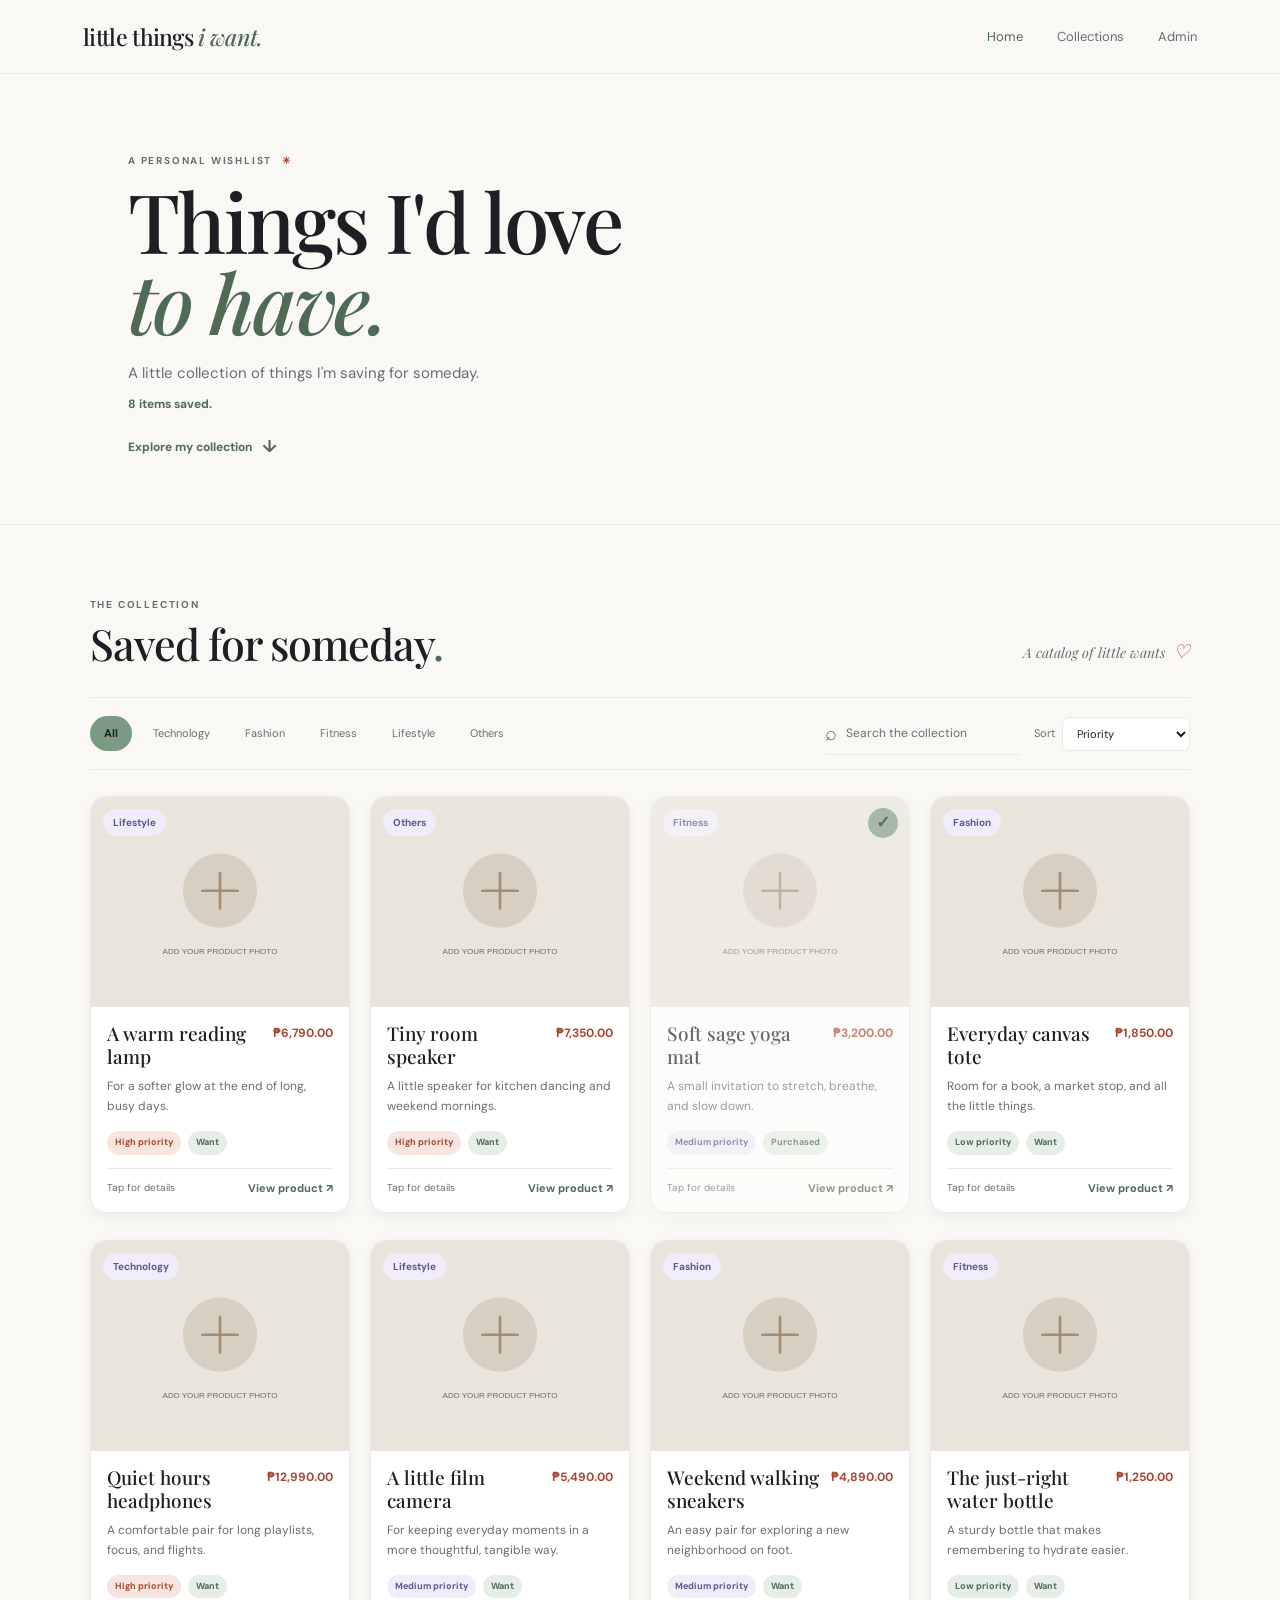
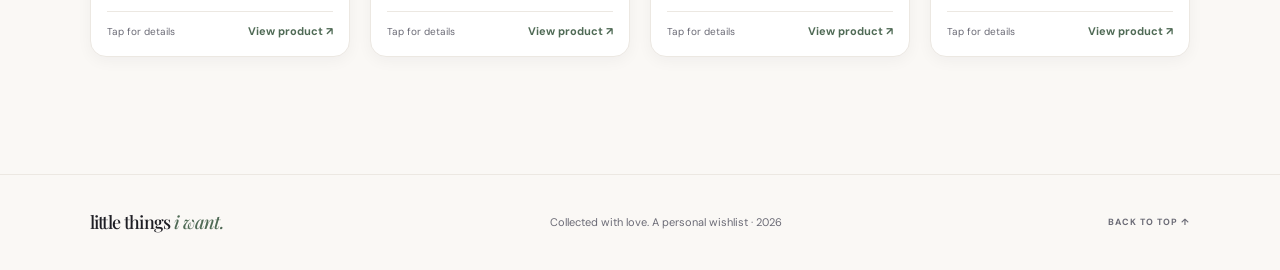
==== index.html @ 8386470d "Build static wishlist website Co-authored-by: Copilot <223556219+Copilot@users.noreply.github.com>" ====
<!doctype html>
<html lang="en">
<head>
  <meta charset="utf-8">
  <meta name="viewport" content="width=device-width, initial-scale=1">
  <meta name="theme-color" content="#FAF8F5">
  <meta name="description" content="A little collection of things I'm saving for someday.">
  <title>little things i want.</title>
  <link rel="preconnect" href="https://fonts.googleapis.com">
  <link rel="preconnect" href="https://fonts.gstatic.com" crossorigin>
  <link href="https://fonts.googleapis.com/css2?family=DM+Sans:wght@400;500;600;700&family=Playfair+Display:ital,wght@0,500;0,600;1,500&display=swap" rel="stylesheet">
  <link rel="stylesheet" href="assets/css/style.css">
  <link rel="stylesheet" href="assets/css/responsive.css">
  <script src="assets/js/wishlist.js" defer></script>
  <script src="assets/js/storage.js" defer></script>
  <script src="assets/js/filters.js" defer></script>
  <script src="assets/js/app.js" defer></script>
</head>
<body>
  <header class="site-header" id="top">
    <a class="brand" href="./" aria-label="little things i want, home">little things <span>i want.</span></a>
    <nav class="main-nav" aria-label="Main navigation">
      <a class="current" href="./" aria-current="page">Home</a>
      <a href="#wishlist">Collections</a>
      <a href="admin.html">Admin</a>
    </nav>
  </header>
  <main>
    <section class="hero" aria-labelledby="heroTitle">
      <p class="eyebrow">A PERSONAL WISHLIST <span aria-hidden="true">✳</span></p>
      <h1 id="heroTitle">Things I'd love<br><em>to have.</em></h1>
      <p class="hero-subtitle">A little collection of things I'm saving for someday.</p>
      <p class="live-count" id="itemCount" aria-live="polite">Loading saved things...</p>
      <a class="hero-link" href="#wishlist">Explore my collection <span aria-hidden="true">↓</span></a>
    </section>
    <section class="collection-section" id="wishlist" aria-labelledby="collectionTitle">
      <div class="section-heading">
        <div>
          <p class="eyebrow">THE COLLECTION</p>
          <h2 id="collectionTitle">Saved for someday<span class="sage-dot">.</span></h2>
        </div>
        <p class="section-note">A catalog of little wants <span aria-hidden="true">♡</span></p>
      </div>
      <div class="toolbar">
        <div class="category-list" id="categoryFilters" aria-label="Filter by category"></div>
        <div class="toolbar-tools">
          <label class="search-box">
            <span aria-hidden="true">⌕</span>
            <input id="searchInput" type="search" placeholder="Search the collection" aria-label="Search wishlist">
          </label>
          <label class="sort-label">Sort
            <select id="sortSelect" aria-label="Sort wishlist">
              <option value="priority">Priority</option>
              <option value="price-low">Price: low to high</option>
              <option value="price-high">Price: high to low</option>
              <option value="name">Name: A to Z</option>
            </select>
          </label>
        </div>
      </div>
      <p class="load-message hidden" id="loadMessage" role="status"></p>
      <div class="masonry-grid" id="wishlistGrid" aria-live="polite" aria-busy="true"></div>
      <div class="empty-state hidden" id="emptyState">
        <span aria-hidden="true">♡</span>
        <h3>No little things found.</h3>
        <p>Try another search or choose a different category.</p>
      </div>
    </section>
  </main>
  <footer class="site-footer">
    <a class="brand footer-brand" href="./">little things <span>i want.</span></a>
    <p>Collected with love. A personal wishlist · 2026</p>
    <a class="back-top" href="#top">BACK TO TOP ↑</a>
  </footer>
  <dialog class="details-dialog" id="detailsDialog" aria-labelledby="dialogTitle">
    <button class="dialog-close" id="dialogClose" type="button" aria-label="Close item details">×</button>
    <div class="dialog-content" id="dialogContent"></div>
  </dialog>
</body>
</html>
---- assets/css/style.css ----
:root {
  --sage: #7C9A82;
  --sage-dark: #4F6A55;
  --sage-tint: #E7EEE8;
  --terracotta: #E07A5F;
  --terracotta-dark: #A54832;
  --terracotta-tint: #F7E5DF;
  --lilac: #B8A9E8;
  --lilac-dark: #62548F;
  --lilac-tint: #F0ECFA;
  --background: #FAF8F5;
  --card: #FFFFFF;
  --text: #1E1E24;
  --muted: #6B6B76;
  --border: #ECE8E2;
  --shadow: 0 12px 32px rgba(30, 30, 36, 0.09);
  --soft-shadow: 0 4px 15px rgba(30, 30, 36, 0.045);
  --backdrop: rgba(30, 30, 36, 0.52);
  --font-body: "DM Sans", sans-serif;
  --font-heading: "Playfair Display", Georgia, serif;
  --radius-card: 16px;
}

* { box-sizing: border-box; }
html { scroll-behavior: smooth; scroll-padding-top: 90px; }
body {
  margin: 0;
  background: var(--background);
  color: var(--text);
  font-family: var(--font-body);
  line-height: 1.5;
  animation: page-fade-in 450ms ease both;
}
button, input, textarea, select { font: inherit; }
button, a { -webkit-tap-highlight-color: transparent; }
a { color: inherit; text-decoration: none; }
button { cursor: pointer; }
:focus-visible { outline: 3px solid var(--lilac-dark); outline-offset: 3px; }
.hidden { display: none !important; }

@keyframes page-fade-in {
  from { opacity: 0; transform: translateY(5px); }
  to { opacity: 1; transform: translateY(0); }
}

.site-header {
  position: sticky;
  z-index: 5;
  top: 0;
  height: 74px;
  display: flex;
  align-items: center;
  justify-content: space-between;
  padding: 0 max(6.5%, calc((100% - 1250px) / 2));
  background: var(--background);
  border-bottom: 1px solid var(--border);
}
.brand { font: 500 23px/1 var(--font-heading); letter-spacing: -0.7px; white-space: nowrap; }
.brand span { color: var(--sage-dark); font-style: italic; }
.main-nav { display: flex; align-items: center; gap: 34px; color: var(--muted); font-size: 13px; }
.main-nav a { padding: 8px 0; transition: color 180ms ease; }
.main-nav a:hover, .main-nav a.current { color: var(--sage-dark); }

.hero { min-height: 424px; padding: 79px 10% 64px; border-bottom: 1px solid var(--border); }
.eyebrow { margin: 0 0 12px; color: var(--muted); font-size: 10px; font-weight: 700; letter-spacing: 1.8px; }
.hero .eyebrow span { color: var(--terracotta-dark); margin-left: 6px; }
h1, h2, h3, p { margin-top: 0; }
.hero h1, .admin-intro h1 {
  margin: 0;
  font: 500 clamp(54px, 7vw, 82px)/0.99 var(--font-heading);
  letter-spacing: -2.6px;
}
.hero h1 em { color: var(--sage-dark); font-weight: 500; }
.hero-subtitle { margin: 20px 0 10px; color: var(--muted); font-size: 15px; }
.live-count { margin: 0 0 21px; color: var(--sage-dark); font-size: 12px; font-weight: 700; }
.hero-link { display: inline-flex; gap: 10px; align-items: center; color: var(--sage-dark); font-size: 12px; font-weight: 700; }
.hero-link span { font-size: 17px; }
.hero-link:hover { color: var(--text); }

.collection-section { max-width: 1440px; margin: auto; padding: 72px 7% 90px; }
.section-heading { display: flex; justify-content: space-between; align-items: end; margin-bottom: 29px; }
.section-heading .eyebrow { margin-bottom: 7px; }
.section-heading h2, .admin-list-heading h2 {
  margin: 0;
  font: 500 clamp(31px, 4vw, 43px)/1.15 var(--font-heading);
  letter-spacing: -1px;
}
.sage-dot { color: var(--sage-dark); }
.section-note { margin: 0 0 5px; color: var(--muted); font: italic 14px var(--font-heading); }
.section-note span { color: var(--terracotta-dark); font-size: 19px; margin-left: 4px; }
.toolbar {
  display: flex;
  justify-content: space-between;
  align-items: center;
  gap: 18px;
  margin-bottom: 26px;
  padding: 14px 0;
  border-top: 1px solid var(--border);
  border-bottom: 1px solid var(--border);
}
.category-list { display: flex; flex-wrap: wrap; gap: 7px; }
.filter-chip {
  padding: 8px 13px;
  border: 1px solid transparent;
  border-radius: 30px;
  background: transparent;
  color: var(--muted);
  font-size: 11px;
  transition: background 180ms ease, color 180ms ease;
}
.filter-chip:hover { background: var(--lilac-tint); color: var(--lilac-dark); }
.filter-chip.active { background: var(--sage); color: var(--text); font-weight: 700; }
.toolbar-tools { display: flex; align-items: center; gap: 14px; }
.search-box {
  display: flex;
  align-items: center;
  gap: 7px;
  min-width: 195px;
  padding: 6px 0;
  border-bottom: 1px solid var(--border);
  color: var(--muted);
}
.search-box span { font-size: 20px; }
.search-box input { width: 100%; min-width: 0; border: 0; outline: 0; background: transparent; color: var(--text); font-size: 12px; }
.search-box input::placeholder { color: var(--muted); }
.sort-label { display: flex; align-items: center; gap: 7px; color: var(--muted); font-size: 11px; }
.sort-label select, .form-grid select {
  padding: 8px 10px;
  border: 1px solid var(--border);
  border-radius: 7px;
  background: var(--card);
  color: var(--text);
  font-size: 11px;
}
.masonry-grid { columns: 4; column-gap: 20px; min-height: 80px; }
.product-card {
  display: inline-block;
  width: 100%;
  margin: 0 0 20px;
  break-inside: avoid;
  overflow: hidden;
  border: 1px solid var(--border);
  border-radius: var(--radius-card);
  background: var(--card);
  box-shadow: var(--soft-shadow);
  transition: transform 250ms ease, box-shadow 250ms ease, opacity 250ms ease;
}
.product-card:hover, .product-card:focus-visible { transform: translateY(-4px); box-shadow: var(--shadow); }
.product-card.purchased { opacity: 0.66; }
.product-image-wrap { position: relative; overflow: hidden; background: var(--lilac-tint); }
.product-image { display: block; width: 100%; height: auto; transition: transform 250ms ease; }
.product-card:hover .product-image { transform: scale(1.04); }
.category-chip {
  position: absolute;
  top: 12px;
  left: 12px;
  max-width: calc(100% - 24px);
  overflow: hidden;
  padding: 6px 10px;
  border-radius: 30px;
  background: var(--lilac-tint);
  color: var(--lilac-dark);
  font-size: 10px;
  font-weight: 700;
  text-overflow: ellipsis;
  white-space: nowrap;
}
.purchased-mark {
  position: absolute;
  top: 11px;
  right: 11px;
  display: grid;
  width: 30px;
  height: 30px;
  place-items: center;
  border-radius: 50%;
  background: var(--sage);
  color: var(--text);
  font-size: 17px;
  font-weight: 700;
}
.product-content { padding: 15px 16px 16px; }
.product-topline { display: flex; justify-content: space-between; align-items: start; gap: 10px; }
.product-title { margin: 0 0 8px; font: 500 19px/1.2 var(--font-heading); }
.product-price { flex: 0 0 auto; margin-top: 2px; color: var(--terracotta-dark); font-size: 12px; font-weight: 700; }
.product-description { margin: 2px 0 14px; color: var(--muted); font-size: 12px; line-height: 1.65; }
.product-meta { display: flex; align-items: center; gap: 7px; flex-wrap: wrap; margin-bottom: 13px; }
.priority-badge, .status-badge { padding: 5px 8px; border-radius: 30px; background: var(--sage-tint); color: var(--sage-dark); font-size: 9px; font-weight: 700; }
.priority-badge.high { background: var(--terracotta-tint); color: var(--terracotta-dark); }
.priority-badge.medium { background: var(--lilac-tint); color: var(--lilac-dark); }
.priority-badge.low { background: var(--sage-tint); color: var(--sage-dark); }
.status-badge.purchased { background: var(--sage-tint); color: var(--sage-dark); }
.card-actions { display: flex; justify-content: space-between; align-items: center; gap: 8px; padding-top: 11px; border-top: 1px solid var(--border); }
.details-hint { color: var(--muted); font-size: 10px; }
.product-link { color: var(--sage-dark); font-size: 11px; font-weight: 700; }
.product-link:hover { text-decoration: underline; text-underline-offset: 3px; }
.load-message { padding: 14px; border-radius: 9px; background: var(--terracotta-tint); color: var(--terracotta-dark); font-size: 13px; }
.empty-state { padding: 55px 20px; text-align: center; }
.empty-state > span { color: var(--lilac-dark); font-size: 37px; }
.empty-state h3 { margin: 10px 0; font: 500 26px var(--font-heading); }
.empty-state p { color: var(--muted); font-size: 13px; }

.site-footer {
  display: flex;
  min-height: 96px;
  align-items: center;
  justify-content: space-between;
  gap: 18px;
  max-width: 1440px;
  margin: auto;
  padding: 22px 7%;
  border-top: 1px solid var(--border);
}
.footer-brand { font-size: 18px; }
.site-footer p { margin: 0; color: var(--muted); font-size: 11px; }
.back-top { color: var(--muted); font-size: 9px; font-weight: 700; letter-spacing: 1px; }
.back-top:hover { color: var(--sage-dark); }

.details-dialog {
  position: fixed;
  width: min(760px, calc(100% - 32px));
  max-height: min(88vh, 850px);
  padding: 0;
  overflow: auto;
  border: 1px solid var(--border);
  border-radius: var(--radius-card);
  background: var(--card);
  color: var(--text);
  box-shadow: var(--shadow);
}
.details-dialog::backdrop { background: var(--backdrop); }
.dialog-close {
  position: sticky;
  z-index: 1;
  top: 12px;
  float: right;
  width: 36px;
  height: 36px;
  margin: 12px 12px -48px 0;
  border: 1px solid var(--border);
  border-radius: 50%;
  background: var(--card);
  color: var(--text);
  font-size: 24px;
}
.dialog-content { display: grid; grid-template-columns: 1fr 1fr; }
.dialog-image { display: block; width: 100%; height: 100%; max-height: 650px; object-fit: cover; background: var(--lilac-tint); }
.dialog-copy { align-self: center; padding: 34px; }
.dialog-copy h2 { margin: 12px 0 8px; font: 500 32px/1.15 var(--font-heading); }
.dialog-copy .product-description { font-size: 14px; }
.dialog-price { margin: 0 0 16px; color: var(--terracotta-dark); font-size: 16px; font-weight: 700; }
.dialog-product-link { display: inline-block; margin-top: 5px; padding: 11px 15px; border-radius: 30px; background: var(--sage); color: var(--text); font-size: 12px; font-weight: 700; }

.admin-main { max-width: 1300px; margin: auto; padding: 56px 6% 80px; }
.admin-intro { margin-bottom: 34px; }
.admin-intro h1 { font-size: clamp(42px, 5vw, 59px); }
.admin-intro > p:last-child { margin: 12px 0 0; color: var(--muted); font-size: 14px; }
.admin-workspace { display: grid; grid-template-columns: minmax(0, 1.2fr) minmax(280px, 0.8fr); gap: 42px; align-items: start; }
.admin-list-heading { display: flex; align-items: center; justify-content: space-between; gap: 15px; }
.admin-list-heading h2 { font-size: 27px; }
.admin-count, .storage-note { margin: 8px 0 12px; color: var(--muted); font-size: 11px; }
.primary-button, .secondary-button {
  display: inline-flex;
  min-height: 40px;
  align-items: center;
  justify-content: center;
  padding: 10px 15px;
  border: 1px solid transparent;
  border-radius: 30px;
  font-size: 11px;
  font-weight: 700;
  text-align: center;
  transition: transform 180ms ease, background 180ms ease;
}
.primary-button { background: var(--sage); color: var(--text); }
.primary-button:hover { background: var(--sage-tint); }
.secondary-button { border-color: var(--border); background: var(--card); color: var(--text); }
.secondary-button:hover { background: var(--lilac-tint); }
.admin-row { display: flex; align-items: center; gap: 12px; padding: 12px 0; border-bottom: 1px solid var(--border); }
.admin-thumb { width: 58px; height: 64px; flex: 0 0 auto; object-fit: cover; border-radius: 8px; background: var(--lilac-tint); }
.admin-row-info { flex: 1; min-width: 0; }
.admin-row-info strong { display: block; overflow: hidden; font: 500 15px var(--font-heading); text-overflow: ellipsis; white-space: nowrap; }
.admin-row-info span { color: var(--muted); font-size: 10px; }
.row-actions { display: flex; gap: 6px; }
.row-actions button { padding: 7px 10px; border: 1px solid var(--border); border-radius: 6px; background: var(--card); color: var(--text); font-size: 10px; }
.row-actions button:hover { background: var(--lilac-tint); }
.row-actions .delete { color: var(--terracotta-dark); }
.item-form { margin-top: 25px; padding: 20px; border: 1px solid var(--border); border-radius: 12px; background: var(--card); }
.form-heading { display: flex; align-items: center; justify-content: space-between; margin-bottom: 19px; }
.form-heading .eyebrow { margin-bottom: 5px; }
.form-heading h2 { margin: 0; font: 500 24px var(--font-heading); }
.text-button { padding: 7px; border: 0; background: transparent; color: var(--sage-dark); font-size: 11px; text-decoration: underline; text-underline-offset: 3px; }
.form-grid { display: grid; grid-template-columns: 1fr 1fr; gap: 13px; }
.form-grid label { display: flex; flex-direction: column; gap: 7px; color: var(--muted); font-size: 11px; }
.form-grid .full-field { grid-column: 1 / -1; }
.form-grid input, .form-grid textarea {
  width: 100%;
  min-height: 40px;
  padding: 10px;
  border: 1px solid var(--border);
  border-radius: 7px;
  background: var(--background);
  color: var(--text);
  font-size: 12px;
}
.form-grid textarea { resize: vertical; }
.form-grid input:focus, .form-grid textarea:focus, .form-grid select:focus { outline: 2px solid var(--lilac-dark); outline-offset: 1px; }
.form-grid input[readonly] { color: var(--muted); }
.form-grid small { color: var(--muted); font-size: 10px; }
.form-actions { margin-top: 17px; }
.preview-column { position: sticky; top: 98px; }
.preview-column > h2, .backup-section h2 { margin: 0 0 14px; font: 500 23px/1.2 var(--font-heading); }
.preview-card { cursor: default; }
.preview-card:hover { transform: none; box-shadow: var(--soft-shadow); }
.preview-card .product-image { max-height: 320px; object-fit: cover; }
.backup-section { margin-top: 30px; padding: 21px; border: 1px solid var(--border); border-radius: 12px; background: var(--card); }
.backup-section .eyebrow { margin-bottom: 7px; }
.backup-section h2 { font-size: 22px; }
.backup-section > p:not(.eyebrow):not(.storage-note) { color: var(--muted); font-size: 12px; line-height: 1.7; }
.backup-section code { color: var(--text); }
.backup-actions { display: flex; flex-wrap: wrap; gap: 8px; }
.file-button { position: relative; overflow: hidden; cursor: pointer; }
.file-button input { position: absolute; width: 1px; height: 1px; opacity: 0; }
.storage-note { line-height: 1.6; }
.toast { position: fixed; z-index: 10; right: 24px; bottom: 22px; max-width: calc(100% - 48px); padding: 12px 17px; transform: translateY(12px); border-radius: 30px; background: var(--text); color: var(--card); font-size: 12px; opacity: 0; pointer-events: none; transition: opacity 180ms ease, transform 180ms ease; }
.toast.show { transform: translateY(0); opacity: 1; }
---- assets/css/responsive.css ----
@media (max-width: 1050px) {
  .masonry-grid { columns: 3; }
  .collection-section { padding-right: 5%; padding-left: 5%; }
  .toolbar { align-items: flex-start; flex-direction: column; }
  .toolbar-tools { width: 100%; justify-content: space-between; }
}
@media (max-width: 700px) {
  .site-header { height: 66px; padding: 0 5%; }
  .brand { font-size: 20px; }
  .main-nav { gap: 18px; font-size: 12px; }
  .hero { min-height: 360px; padding: 69px 7% 54px; }
  .hero h1 { font-size: clamp(52px, 11vw, 70px); }
  .hero-subtitle { max-width: 350px; font-size: 14px; }
  .collection-section { padding: 54px 5% 64px; }
  .masonry-grid { columns: 2; column-gap: 13px; }
  .product-card { margin-bottom: 13px; }
  .section-note { display: none; }
  .site-footer { flex-wrap: wrap; padding-right: 5%; padding-left: 5%; }
  .site-footer p { order: 3; width: 100%; }
  .admin-main { padding: 42px 5% 60px; }
  .admin-workspace { grid-template-columns: 1fr; gap: 34px; }
  .preview-column { position: static; }
  .preview-card { max-width: 440px; }
  .dialog-content { grid-template-columns: 1fr; }
  .dialog-image { max-height: 45vh; }
  .dialog-copy { padding: 24px; }
}
@media (max-width: 420px) {
  .main-nav { gap: 12px; font-size: 11px; }
  .brand { font-size: 18px; }
  .hero { min-height: 330px; padding-top: 61px; }
  .hero h1 { font-size: 50px; }
  .masonry-grid { columns: 1; }
  .toolbar-tools { align-items: stretch; flex-direction: column; }
  .search-box { min-width: 0; }
  .sort-label { justify-content: space-between; }
  .product-title { font-size: 18px; }
  .admin-list-heading { align-items: flex-start; flex-direction: column; }
  .form-grid { grid-template-columns: 1fr; }
  .form-grid .full-field { grid-column: auto; }
  .admin-row { gap: 8px; }
  .admin-thumb { width: 48px; height: 54px; }
  .row-actions button { padding: 7px; }
  .footer-brand { font-size: 16px; }
}
@media (prefers-reduced-motion: reduce) {
  *, *::before, *::after { scroll-behavior: auto !important; animation-duration: 0.01ms !important; transition-duration: 0.01ms !important; }
}
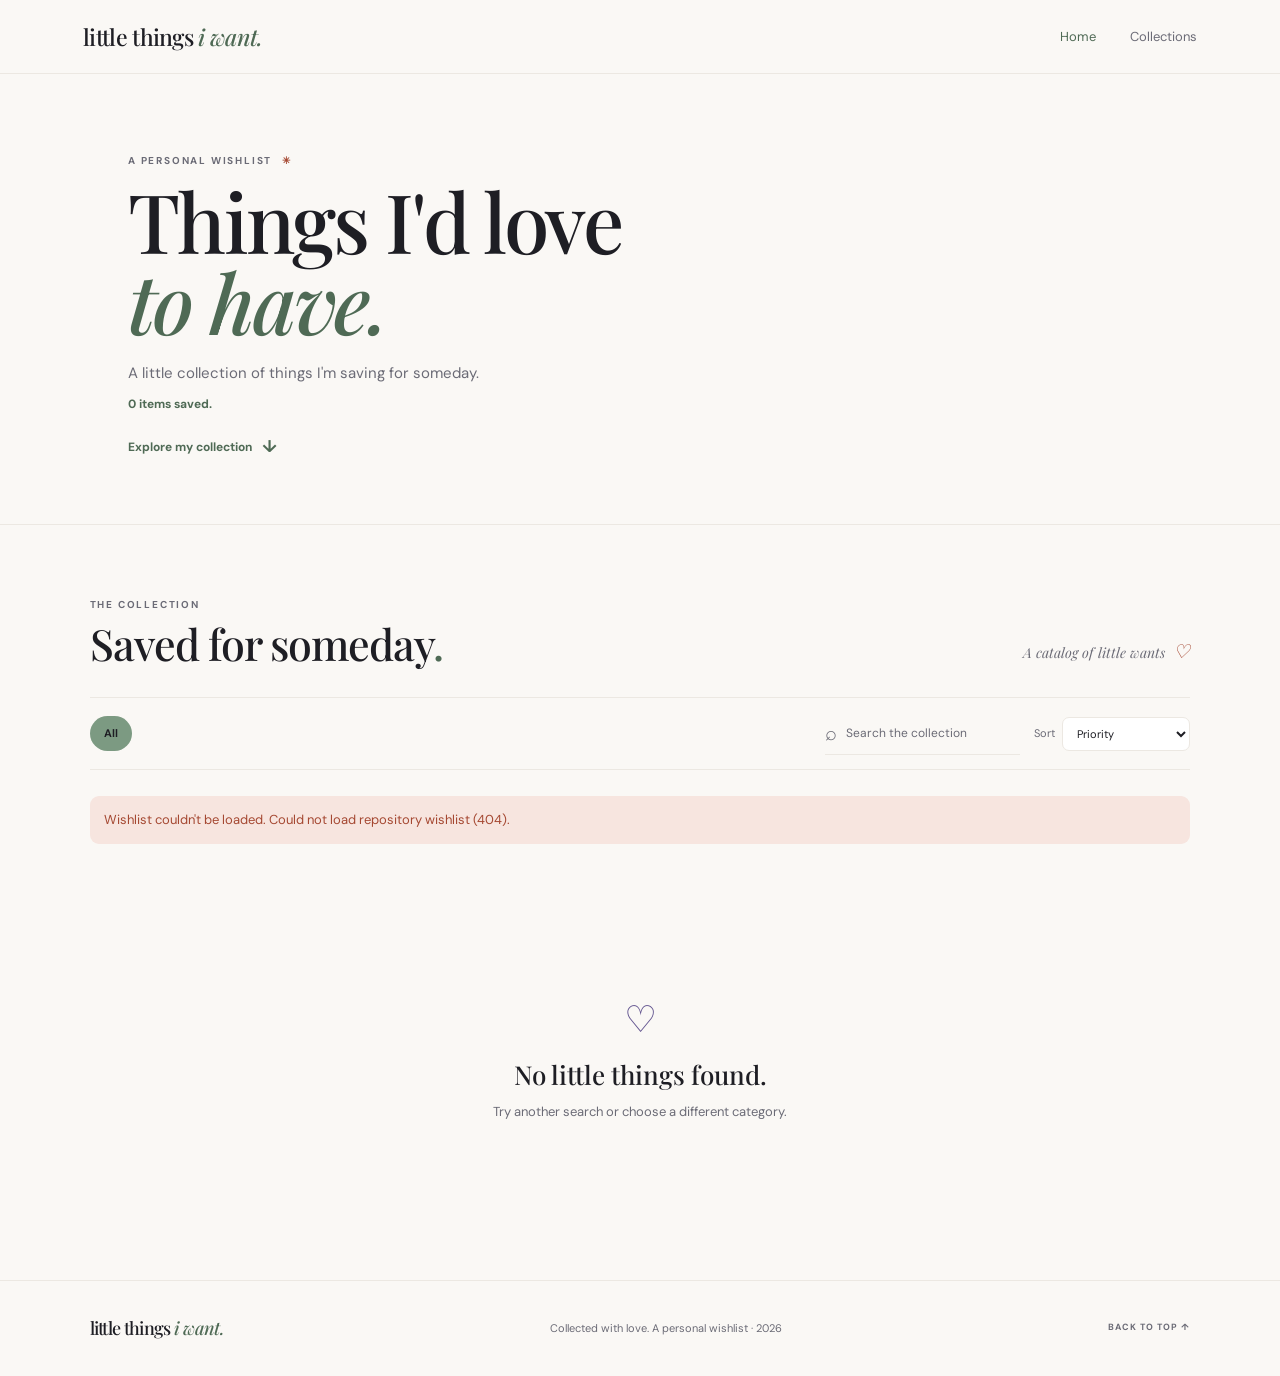
==== commit 70a6eabf: "Make public wishlist read-only Co-authored-by: Copilot <223556219+Copilot@users.noreply.github.com>" ====
--- a/index.html
+++ b/index.html
@@ -22,7 +22,6 @@
     <nav class="main-nav" aria-label="Main navigation">
       <a class="current" href="./" aria-current="page">Home</a>
       <a href="#wishlist">Collections</a>
-      <a href="admin.html">Admin</a>
     </nav>
   </header>
   <main>
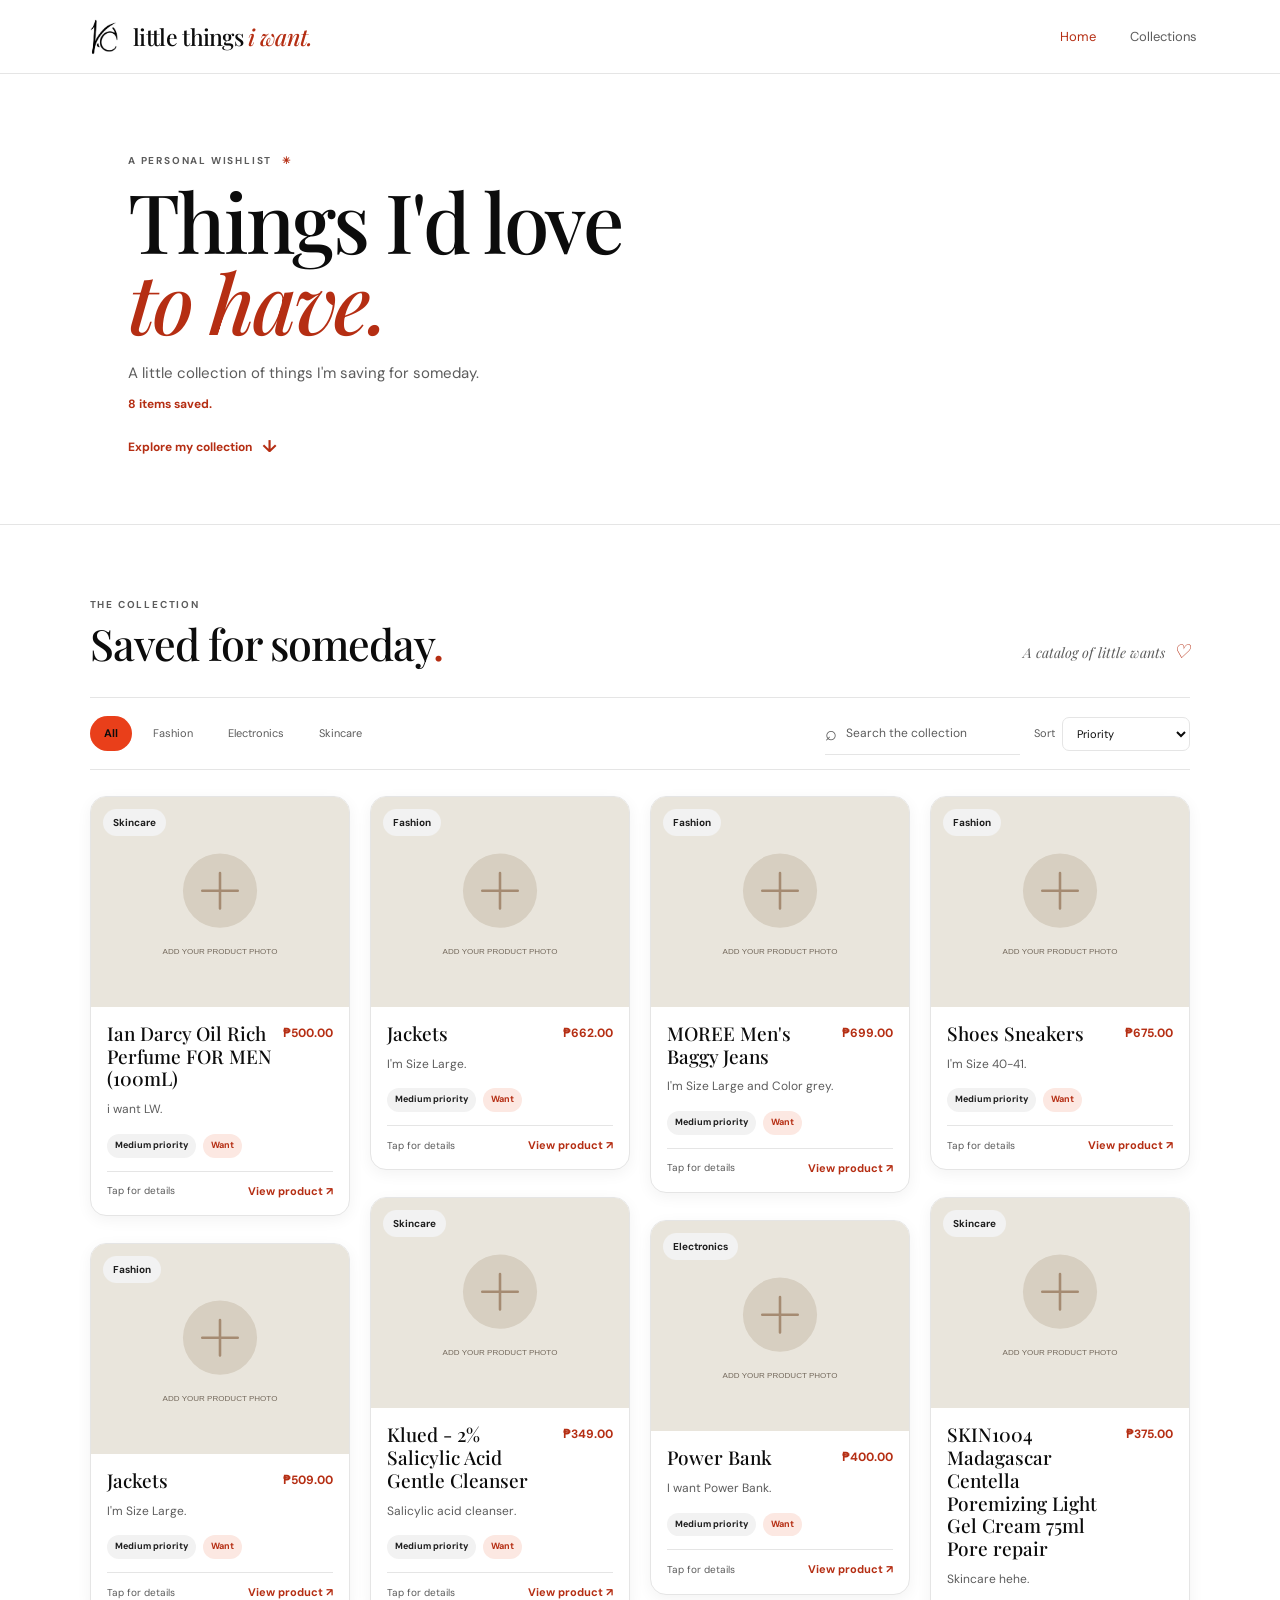
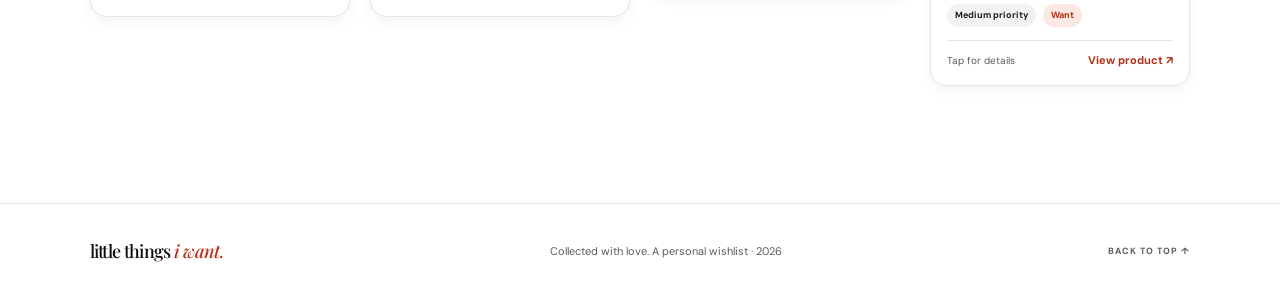
==== commit 4887dc2d: "Apply gallery palette and add wishlist logo Co-authored-by: Copilot <223556219+Copilot@users.noreply" ====
--- a/index.html
+++ b/index.html
@@ -3,7 +3,7 @@
 <head>
   <meta charset="utf-8">
   <meta name="viewport" content="width=device-width, initial-scale=1">
-  <meta name="theme-color" content="#FAF8F5">
+  <meta name="theme-color" content="#FFFFFF">
   <meta name="description" content="A little collection of things I'm saving for someday.">
   <title>little things i want.</title>
   <link rel="preconnect" href="https://fonts.googleapis.com">
@@ -18,7 +18,10 @@
 </head>
 <body>
   <header class="site-header" id="top">
-    <a class="brand" href="./" aria-label="little things i want, home">little things <span>i want.</span></a>
+    <a class="brand" href="./" aria-label="little things i want, home">
+      <img class="brand-logo" src="assets/images/cropped_circle_image%20(2).png" alt="">
+      <span class="brand-name">little things <span>i want.</span></span>
+    </a>
     <nav class="main-nav" aria-label="Main navigation">
       <a class="current" href="./" aria-current="page">Home</a>
       <a href="#wishlist">Collections</a>
--- a/assets/css/style.css
+++ b/assets/css/style.css
@@ -1,21 +1,21 @@
 :root {
-  --sage: #7C9A82;
-  --sage-dark: #4F6A55;
-  --sage-tint: #E7EEE8;
-  --terracotta: #E07A5F;
-  --terracotta-dark: #A54832;
-  --terracotta-tint: #F7E5DF;
-  --lilac: #B8A9E8;
-  --lilac-dark: #62548F;
-  --lilac-tint: #F0ECFA;
-  --background: #FAF8F5;
+  --sage: #E93F1A;
+  --sage-dark: #B52E13;
+  --sage-tint: #FCE8E2;
+  --terracotta: #E93F1A;
+  --terracotta-dark: #B52E13;
+  --terracotta-tint: #FCE8E2;
+  --lilac: #1D1D1D;
+  --lilac-dark: #1D1D1D;
+  --lilac-tint: #F2F2F2;
+  --background: #FFFFFF;
   --card: #FFFFFF;
-  --text: #1E1E24;
-  --muted: #6B6B76;
-  --border: #ECE8E2;
-  --shadow: 0 12px 32px rgba(30, 30, 36, 0.09);
-  --soft-shadow: 0 4px 15px rgba(30, 30, 36, 0.045);
-  --backdrop: rgba(30, 30, 36, 0.52);
+  --text: #0C0C0C;
+  --muted: #5C5C5C;
+  --border: #E5E5E5;
+  --shadow: 0 12px 32px rgba(12, 12, 12, 0.12);
+  --soft-shadow: 0 4px 15px rgba(12, 12, 12, 0.05);
+  --backdrop: rgba(0, 0, 0, 0.52);
   --font-body: "DM Sans", sans-serif;
   --font-heading: "Playfair Display", Georgia, serif;
   --radius-card: 16px;
@@ -55,8 +55,12 @@
   background: var(--background);
   border-bottom: 1px solid var(--border);
 }
+.site-header .brand { display: inline-flex; align-items: center; gap: 10px; }
 .brand { font: 500 23px/1 var(--font-heading); letter-spacing: -0.7px; white-space: nowrap; }
+.brand-logo { display: block; width: 40px; height: 40px; flex: 0 0 auto; border-radius: 50%; object-fit: cover; }
 .brand span { color: var(--sage-dark); font-style: italic; }
+.brand > .brand-name { color: var(--text); font: inherit; font-style: normal; }
+.brand-name > span { color: var(--sage-dark); font-style: italic; }
 .main-nav { display: flex; align-items: center; gap: 34px; color: var(--muted); font-size: 13px; }
 .main-nav a { padding: 8px 0; transition: color 180ms ease; }
 .main-nav a:hover, .main-nav a.current { color: var(--sage-dark); }
@@ -255,6 +259,17 @@
 .admin-intro { margin-bottom: 34px; }
 .admin-intro h1 { font-size: clamp(42px, 5vw, 59px); }
 .admin-intro > p:last-child { margin: 12px 0 0; color: var(--muted); font-size: 14px; }
+.admin-intro .admin-help {
+  max-width: 760px;
+  margin-top: 18px;
+  padding: 13px 16px;
+  border-left: 3px solid var(--sage);
+  border-radius: 0 8px 8px 0;
+  background: var(--sage-tint);
+  color: var(--text);
+  font-size: 12px;
+  line-height: 1.7;
+}
 .admin-workspace { display: grid; grid-template-columns: minmax(0, 1.2fr) minmax(280px, 0.8fr); gap: 42px; align-items: start; }
 .admin-list-heading { display: flex; align-items: center; justify-content: space-between; gap: 15px; }
 .admin-list-heading h2 { font-size: 27px; }
--- a/assets/css/responsive.css
+++ b/assets/css/responsive.css
@@ -7,6 +7,7 @@
 @media (max-width: 700px) {
   .site-header { height: 66px; padding: 0 5%; }
   .brand { font-size: 20px; }
+  .brand-logo { width: 34px; height: 34px; }
   .main-nav { gap: 18px; font-size: 12px; }
   .hero { min-height: 360px; padding: 69px 7% 54px; }
   .hero h1 { font-size: clamp(52px, 11vw, 70px); }
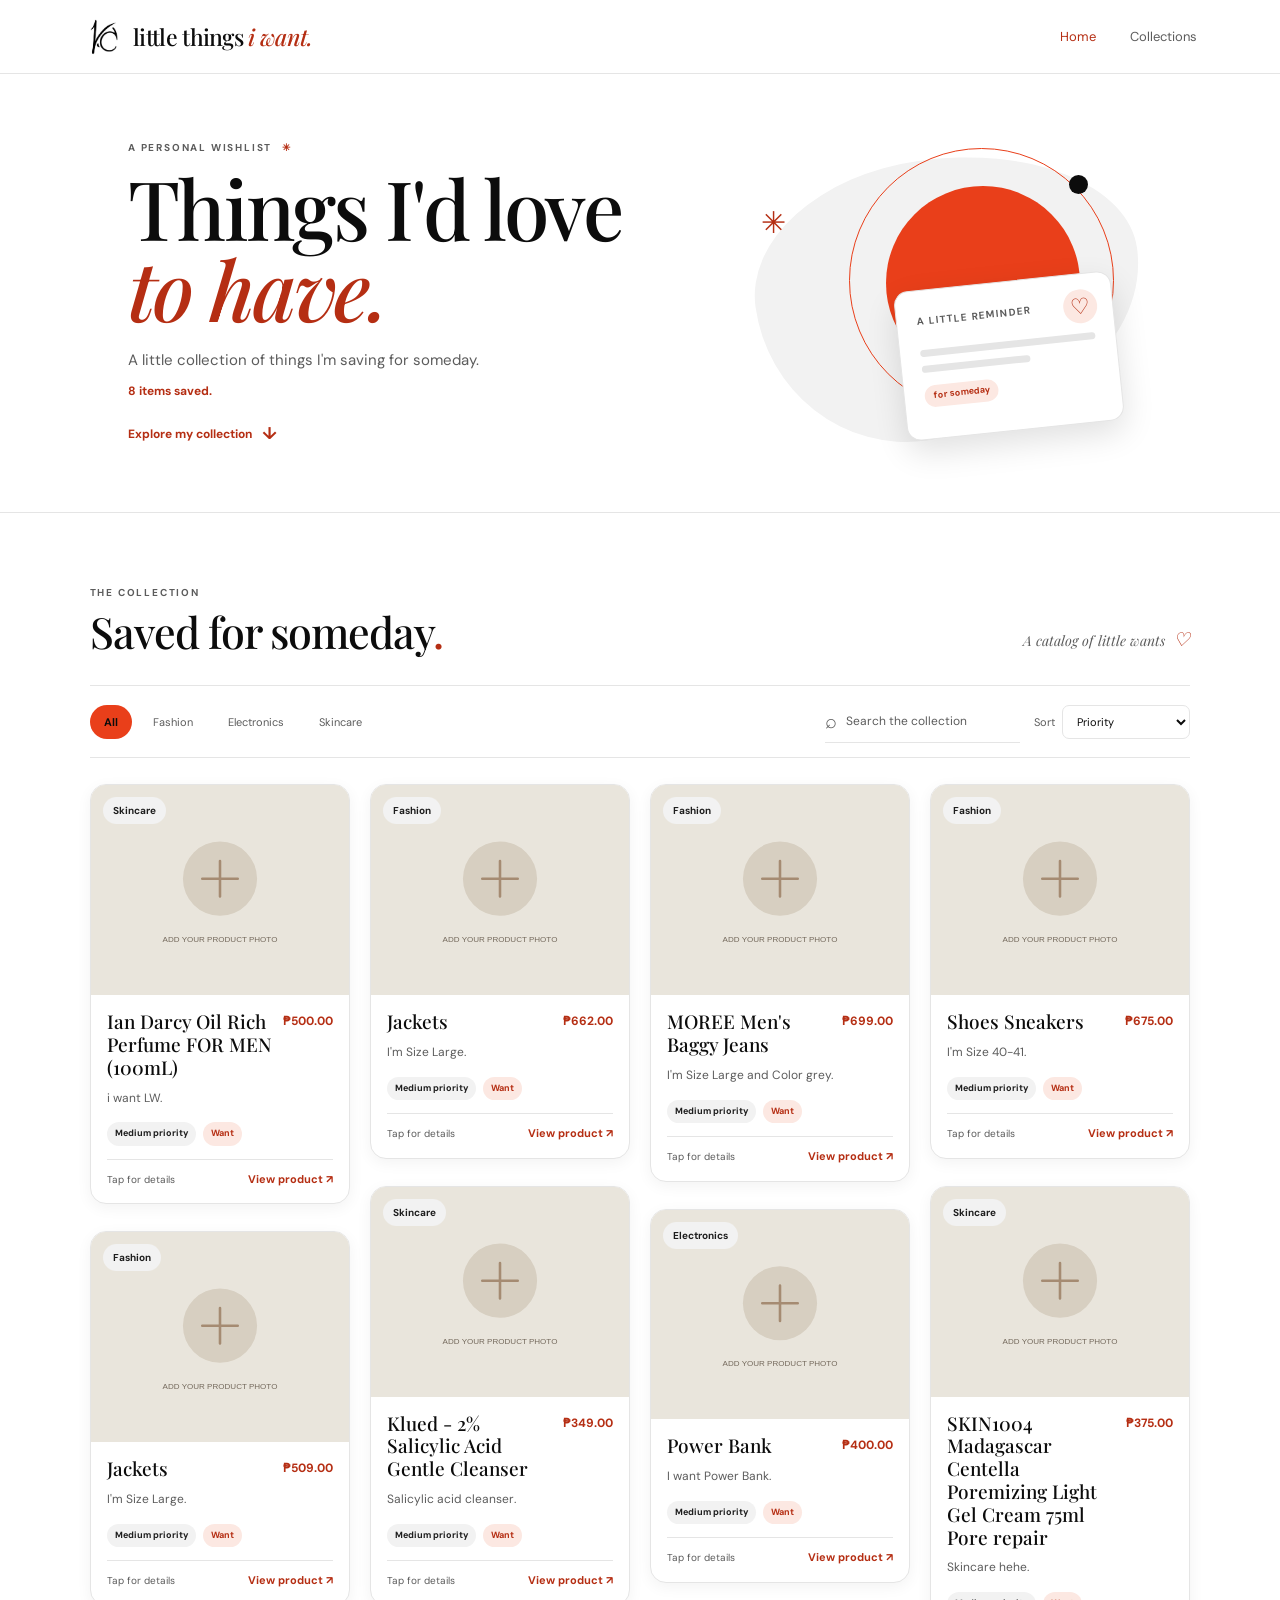
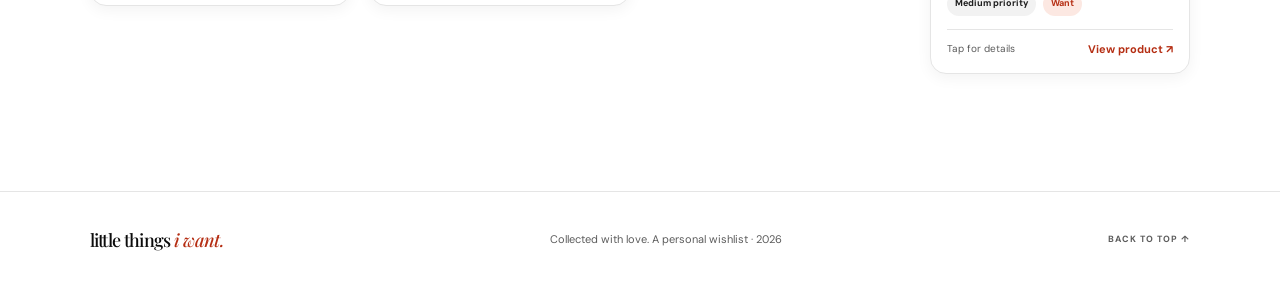
==== commit 6157be24: "Add decorative home hero design Co-authored-by: Copilot <223556219+Copilot@users.noreply.github.com>" ====
--- a/index.html
+++ b/index.html
@@ -18,7 +18,7 @@
 </head>
 <body>
   <header class="site-header" id="top">
-    <a class="brand" href="./" aria-label="little things i want, home">
+    <a class="brand" href="https://rgb-tamps.github.io/Webpage1/" target="_blank" rel="noopener noreferrer" aria-label="little things i want, home">
       <img class="brand-logo" src="assets/images/cropped_circle_image%20(2).png" alt="">
       <span class="brand-name">little things <span>i want.</span></span>
     </a>
@@ -29,11 +29,26 @@
   </header>
   <main>
     <section class="hero" aria-labelledby="heroTitle">
-      <p class="eyebrow">A PERSONAL WISHLIST <span aria-hidden="true">✳</span></p>
-      <h1 id="heroTitle">Things I'd love<br><em>to have.</em></h1>
-      <p class="hero-subtitle">A little collection of things I'm saving for someday.</p>
-      <p class="live-count" id="itemCount" aria-live="polite">Loading saved things...</p>
-      <a class="hero-link" href="#wishlist">Explore my collection <span aria-hidden="true">↓</span></a>
+      <div class="hero-copy">
+        <p class="eyebrow">A PERSONAL WISHLIST <span aria-hidden="true">✳</span></p>
+        <h1 id="heroTitle">Things I'd love<br><em>to have.</em></h1>
+        <p class="hero-subtitle">A little collection of things I'm saving for someday.</p>
+        <p class="live-count" id="itemCount" aria-live="polite">Loading saved things...</p>
+        <a class="hero-link" href="#wishlist">Explore my collection <span aria-hidden="true">↓</span></a>
+      </div>
+      <div class="hero-art" aria-hidden="true">
+        <span class="hero-art-orbit"></span>
+        <span class="hero-art-disc"></span>
+        <span class="hero-art-dot"></span>
+        <span class="hero-art-spark">✳</span>
+        <div class="hero-art-note">
+          <span class="art-note-kicker">A little reminder</span>
+          <span class="art-note-heart">♡</span>
+          <span class="art-note-line"></span>
+          <span class="art-note-line short"></span>
+          <span class="art-note-pill">for someday</span>
+        </div>
+      </div>
     </section>
     <section class="collection-section" id="wishlist" aria-labelledby="collectionTitle">
       <div class="section-heading">
--- a/assets/css/style.css
+++ b/assets/css/style.css
@@ -65,7 +65,92 @@
 .main-nav a { padding: 8px 0; transition: color 180ms ease; }
 .main-nav a:hover, .main-nav a.current { color: var(--sage-dark); }
 
-.hero { min-height: 424px; padding: 79px 10% 64px; border-bottom: 1px solid var(--border); }
+.hero {
+  display: grid;
+  grid-template-columns: minmax(0, 1.15fr) minmax(280px, 0.85fr);
+  align-items: center;
+  gap: 34px;
+  min-height: 424px;
+  padding: 64px 10%;
+  border-bottom: 1px solid var(--border);
+}
+.hero-copy { position: relative; z-index: 1; }
+.hero-art { position: relative; width: 100%; max-width: 440px; min-height: 310px; justify-self: end; }
+.hero-art::before {
+  position: absolute;
+  inset: 20px 10px 12px 25px;
+  border-radius: 47% 53% 61% 39% / 44% 42% 58% 56%;
+  background: var(--lilac-tint);
+  content: "";
+  transform: rotate(-8deg);
+}
+.hero-art-orbit {
+  position: absolute;
+  top: 10px;
+  right: 38px;
+  width: 265px;
+  height: 265px;
+  border: 1px solid var(--sage);
+  border-radius: 50%;
+}
+.hero-art-disc {
+  position: absolute;
+  top: 48px;
+  right: 72px;
+  width: 194px;
+  height: 194px;
+  border-radius: 50%;
+  background: var(--sage);
+}
+.hero-art-dot {
+  position: absolute;
+  top: 37px;
+  right: 64px;
+  width: 19px;
+  height: 19px;
+  border-radius: 50%;
+  background: var(--text);
+}
+.hero-art-spark {
+  position: absolute;
+  top: 62px;
+  left: 30px;
+  color: var(--terracotta-dark);
+  font-size: 30px;
+}
+.hero-art-note {
+  position: absolute;
+  right: 8%;
+  bottom: 17px;
+  display: flex;
+  width: 218px;
+  min-height: 150px;
+  flex-direction: column;
+  align-items: flex-start;
+  padding: 23px 20px;
+  transform: rotate(-6deg);
+  border: 1px solid var(--border);
+  border-radius: 14px;
+  background: var(--card);
+  box-shadow: var(--shadow);
+}
+.art-note-kicker { color: var(--muted); font-size: 10px; font-weight: 700; letter-spacing: 1.2px; text-transform: uppercase; }
+.art-note-heart {
+  position: absolute;
+  top: 15px;
+  right: 15px;
+  display: grid;
+  width: 34px;
+  height: 34px;
+  place-items: center;
+  border-radius: 50%;
+  background: var(--sage-tint);
+  color: var(--sage-dark);
+  font-size: 22px;
+}
+.art-note-line { display: block; width: 100%; height: 7px; margin-top: 21px; border-radius: 6px; background: var(--border); }
+.art-note-line.short { width: 62%; margin-top: 9px; }
+.art-note-pill { margin-top: 13px; padding: 4px 9px; border-radius: 20px; background: var(--sage-tint); color: var(--sage-dark); font-size: 9px; font-weight: 700; }
 .eyebrow { margin: 0 0 12px; color: var(--muted); font-size: 10px; font-weight: 700; letter-spacing: 1.8px; }
 .hero .eyebrow span { color: var(--terracotta-dark); margin-left: 6px; }
 h1, h2, h3, p { margin-top: 0; }
--- a/assets/css/responsive.css
+++ b/assets/css/responsive.css
@@ -9,9 +9,15 @@
   .brand { font-size: 20px; }
   .brand-logo { width: 34px; height: 34px; }
   .main-nav { gap: 18px; font-size: 12px; }
-  .hero { min-height: 360px; padding: 69px 7% 54px; }
+  .hero { grid-template-columns: 1fr; min-height: 0; gap: 12px; padding: 58px 7% 48px; }
   .hero h1 { font-size: clamp(52px, 11vw, 70px); }
   .hero-subtitle { max-width: 350px; font-size: 14px; }
+  .hero-art { width: min(100%, 390px); min-height: 265px; justify-self: center; margin-top: 6px; }
+  .hero-art-orbit { right: 43px; width: 225px; height: 225px; }
+  .hero-art-disc { top: 42px; right: 72px; width: 165px; height: 165px; }
+  .hero-art-dot { top: 34px; right: 67px; }
+  .hero-art-note { right: 7%; bottom: 9px; }
+  .hero-art-spark { top: 48px; left: 25px; }
   .collection-section { padding: 54px 5% 64px; }
   .masonry-grid { columns: 2; column-gap: 13px; }
   .product-card { margin-bottom: 13px; }
@@ -29,8 +35,14 @@
 @media (max-width: 420px) {
   .main-nav { gap: 12px; font-size: 11px; }
   .brand { font-size: 18px; }
-  .hero { min-height: 330px; padding-top: 61px; }
+  .hero { padding-top: 53px; }
   .hero h1 { font-size: 50px; }
+  .hero-art { min-height: 218px; }
+  .hero-art-orbit { top: 7px; right: 32px; width: 188px; height: 188px; }
+  .hero-art-disc { top: 35px; right: 52px; width: 139px; height: 139px; }
+  .hero-art-dot { top: 23px; right: 47px; width: 16px; height: 16px; }
+  .hero-art-note { right: 3%; bottom: 5px; width: 190px; min-height: 135px; padding: 19px 16px; }
+  .hero-art-spark { top: 35px; left: 12px; font-size: 25px; }
   .masonry-grid { columns: 1; }
   .toolbar-tools { align-items: stretch; flex-direction: column; }
   .search-box { min-width: 0; }
